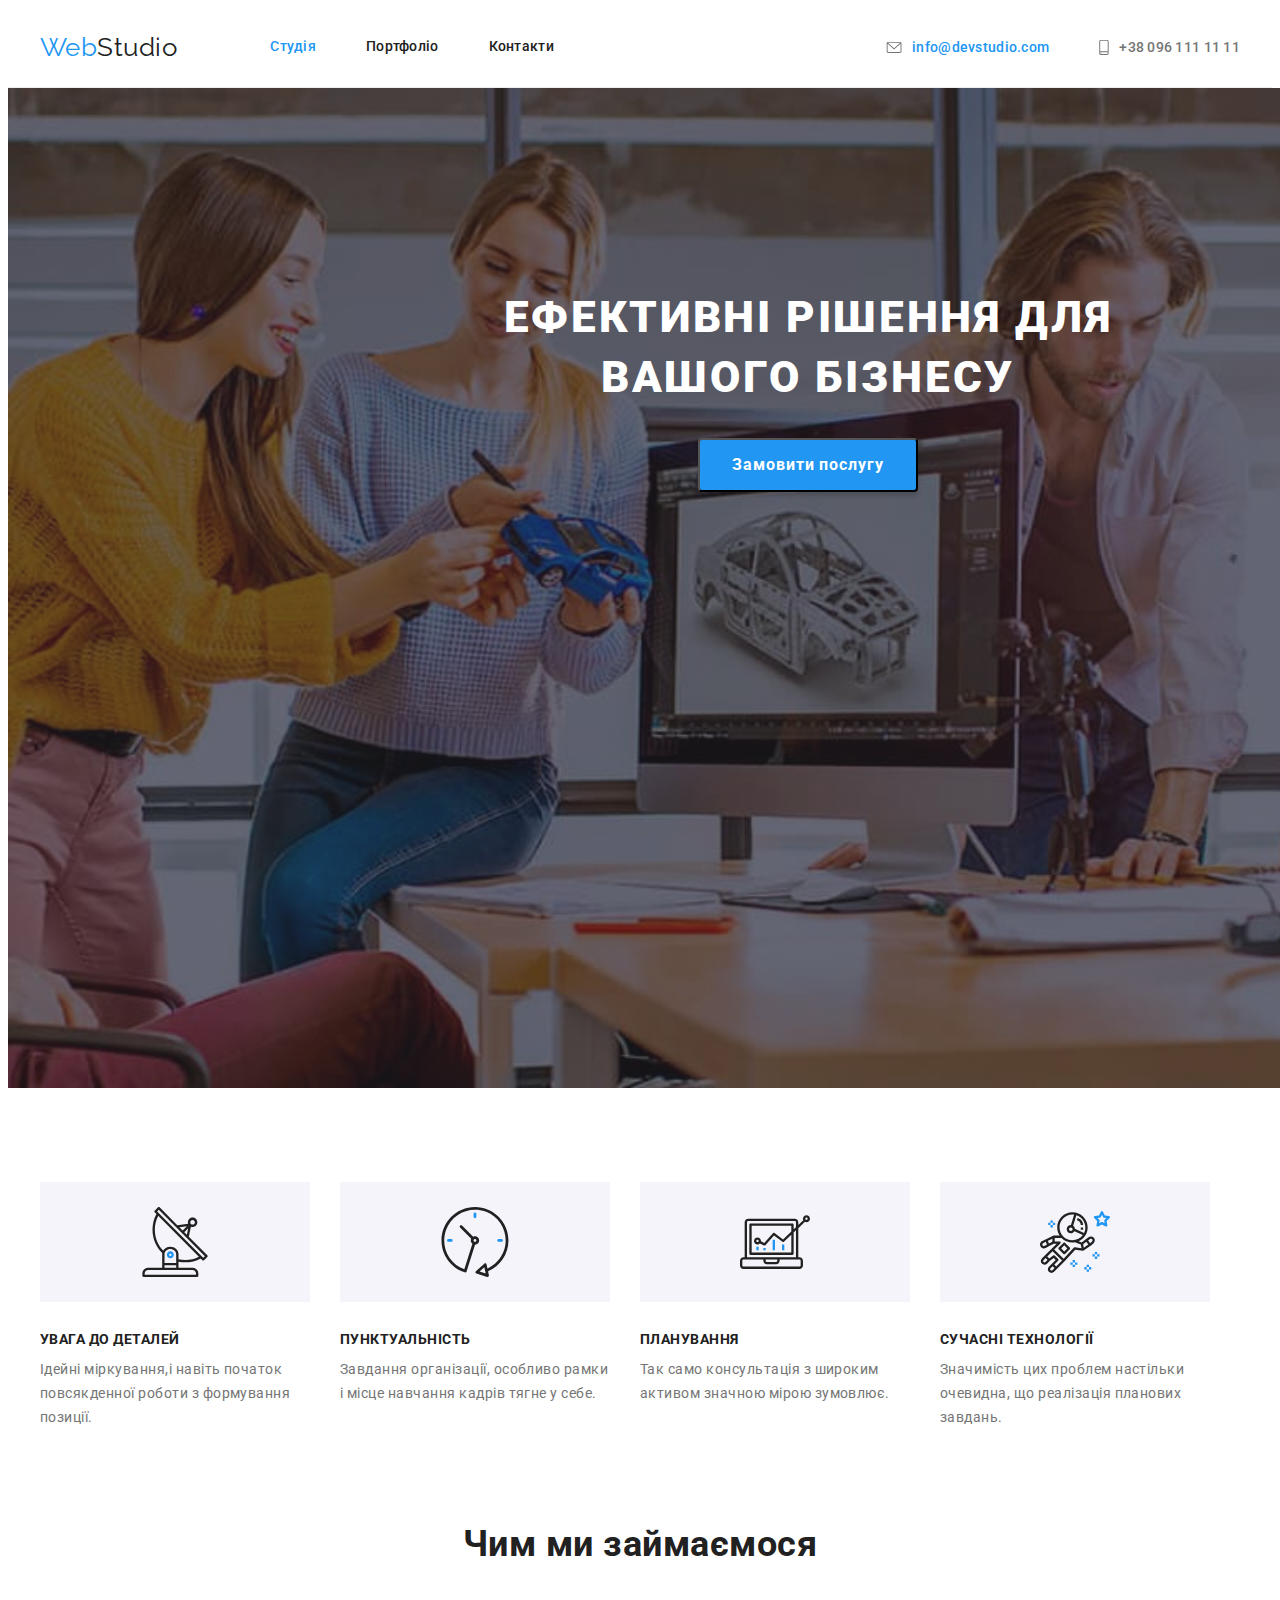
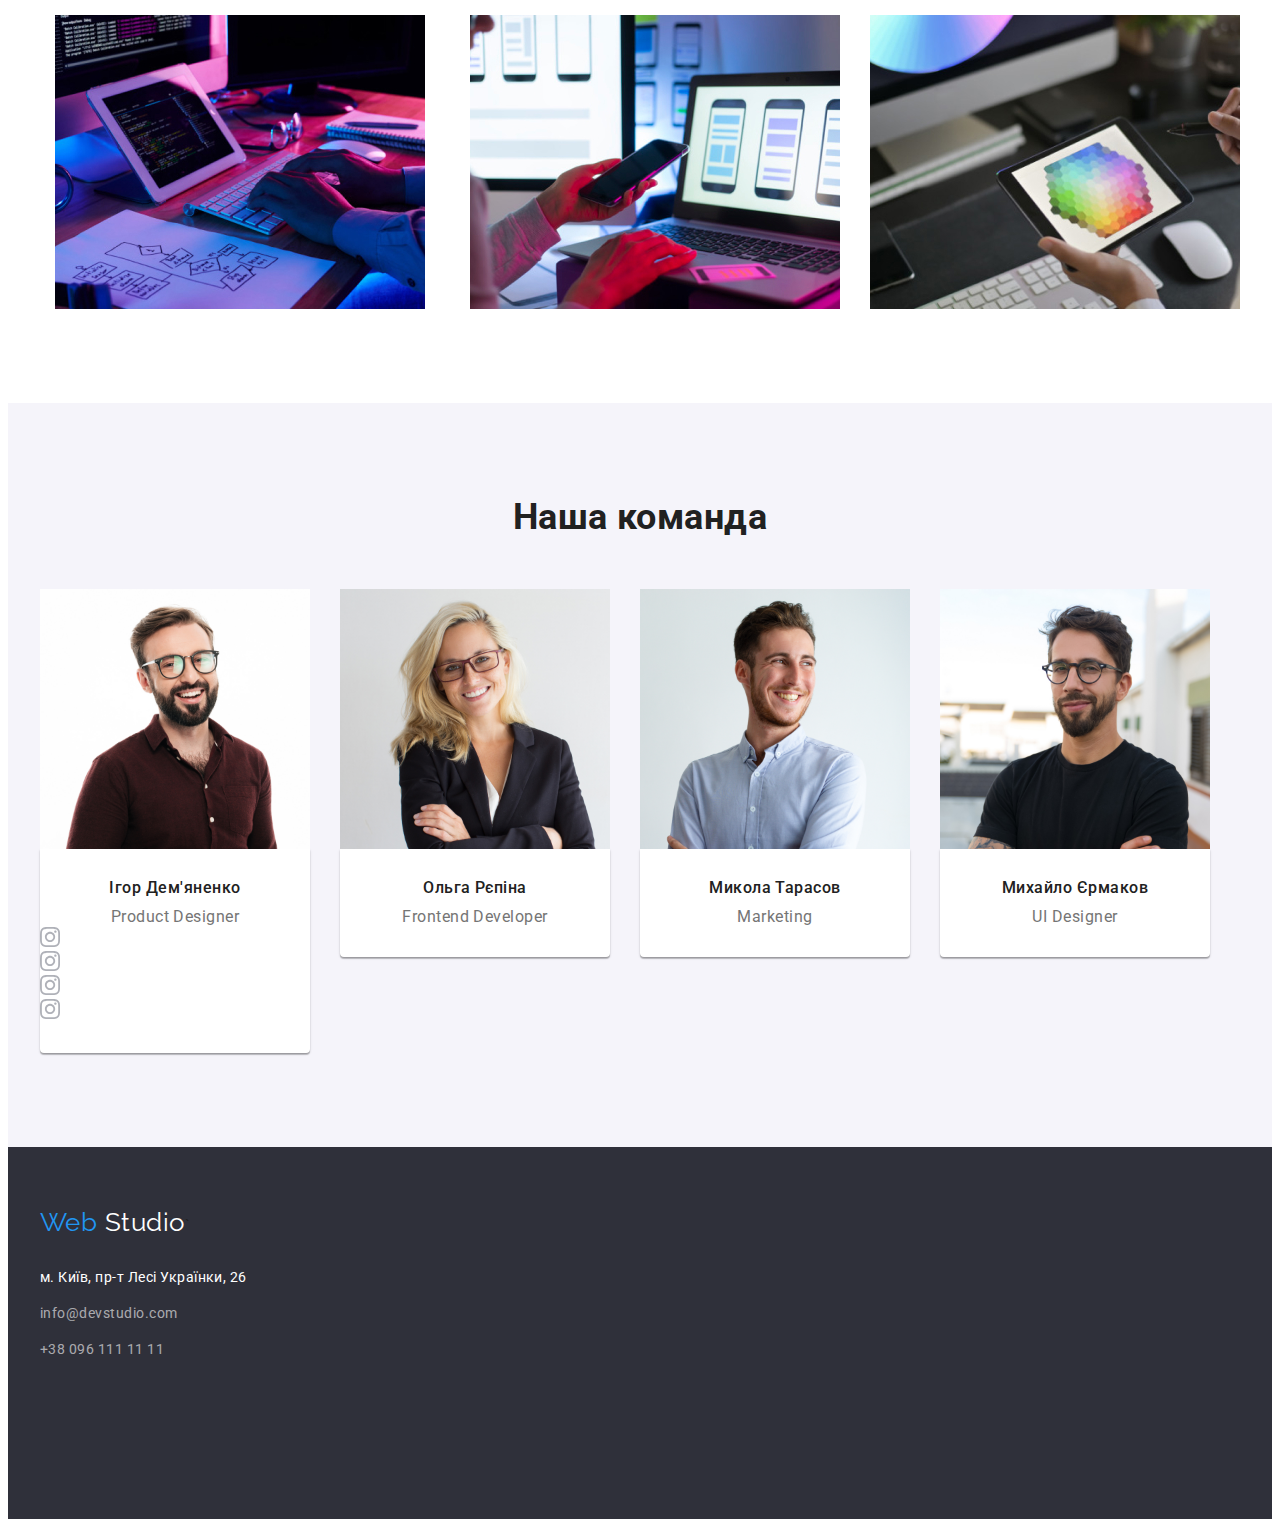
==== index.html @ 03054c07 "initial comit" ====
<!DOCTYPE html>
<html lang="en">
  <head>
    <meta charset="UTF-8" />
    <meta http-equiv="X-UA-Compatible" content="IE=edge" />
    <meta name="viewport" content="width=device-width, initial-scale=1.0" />
    <title>Web-Studio</title>
    <link
      rel="stylesheet"
      href="https://cdnjs.cloudflare.com/ajax/libs/modern-normalize/1.1.0/modern-normalize.min.css"
      integrity="sha512-wpPYUAdjBVSE4KJnH1VR1HeZfpl1ub8YT/NKx4PuQ5NmX2tKuGu6U/JRp5y+Y8XG2tV+wKQpNHVUX03MfMFn9Q=="
      crossorigin="anonymous"
      referrerpolicy="no-referrer"
    />
    <link
      href="https://fonts.googleapis.com/css2?family=Raleway:wght@700&family=Roboto:wght@400;500;700;900&display=swap"
      rel="stylesheet"
    />
    <link rel="stylesheet" href="./css/styles.css" />
  </head>
  <body>
    <!-- header -->
    <header class="page-header">
      <div class="container header-container">
        <nav class="header-nav">
          <a href="./index.html" class="logo">
            <span class="logo-web">Web</span> Studio
          </a>
          <ul class="site-nav list">
            <li class="item">
              <a href="./index.html" class="current link">Студія</a>
            </li>
            <li class="item">
              <a href="./portfolio.html" class="link">Портфоліо</a>
            </li>
            <li class="item"><a href="" class="link">Контакти</a></li>
          </ul>
        </nav>
        <ul class="contacts list">
          <li class="item">
            <a href="mailto:info@devstudio.co" class="email">
              <svg class="contacts-icons-email" width="16" height="12">
                <use href="./images/icons.svg#icon-icons-envelope"></use>
              </svg>
              info@devstudio.com</a
            >
          </li>
          <li class="item">
            <a href="tel:+380961111111" class="number">
              <svg class="contacts-icons-number" width="10" height="16">
                <use href="./images/icons.svg#icon-icons-smartphone"></use>
              </svg>
              +38 096 111 11 11</a
            >
          </li>
        </ul>
      </div>
    </header>

    <!-- головна-герой  -->
    <main class="hero">
      <div class="overlay">
        <h1 class="hero-tittle">
          Ефективні рішення для <br />
          вашого бізнесу
        </h1>
        <button class="btn-hero" type="button">Замовити послугу</button>
      </div>
    </main>
    <!-- вимоги -->
    <section class="section-nopadding">
      <div class="container">
        <h2 class="visually-hidden">Вимоги</h2>
        <ul class="features-list list">
          <li class="item">
            <div class="features-box">
              <svg class="icon-antenna" width="70" height="70">
                <use href="./images/icons.svg#icon-icons-antenna"></use>
              </svg>
            </div>
            <h3 class="features-title">УВАГА ДО ДЕТАЛЕЙ</h3>
            <p class="features-text">
              Ідейні міркування,і навіть початок повсякденної роботи з
              формування позиції.
            </p>
          </li>
          <li class="item">
            <div class="features-box">
              <svg class="icon-clock" width="70" height="70">
                <use href="./images/icons.svg#icon-icons-clock"></use>
              </svg>
            </div>
            <h3 class="features-title">ПУНКТУАЛЬНІСТЬ</h3>
            <p class="features-text">
              Завдання організації, особливо рамки і місце навчання кадрів тягне
              у себе.
            </p>
          </li>
          <li class="item">
            <div class="features-box">
              <svg class="icon-diagram" width="70" height="70">
                <use href="./images/icons.svg#icon-icons-diagram"></use>
              </svg>
            </div>
            <h3 class="features-title">ПЛАНУВАННЯ</h3>
            <p class="features-text">
              Так само консультація з широким активом значною мірою зумовлює.
            </p>
          </li>
          <li class="item">
            <div class="features-box">
              <svg class="icon-astronaut" width="70" height="70">
                <use href="./images/icons.svg#icon-icons-astronaut"></use>
              </svg>
            </div>
            <h3 class="features-title">СУЧАСНІ ТЕХНОЛОГІЇ</h3>
            <p class="features-text">
              Значимість цих проблем настільки очевидна, що реалізація планових
              завдань.
            </p>
          </li>
        </ul>
      </div>
    </section>
    <!-- чим ми займаємося -->
    <section class="section">
      <div class="container">
        <h2 class="title">Чим ми займаємося</h2>
        <ul class="portfolio-list list">
          <li class="item">
            <img width="370" src="./images/picture1.jpg" alt="картинка 1" />
          </li>
          <li class="item">
            <img width="370" src="./images/picture2.jpg" alt="картинка 2" />
          </li>
          <li class="item">
            <img width="370" src="./images/picture3.jpg" alt="картинка 3" />
          </li>
        </ul>
      </div>
    </section>
    <!-- Команда -->
    <section class="section portfolio-bagr">
      <div class="container">
        <h2 class="title">Наша команда</h2>
        <ul class="team-list list">
          <li class="item">
            <img
              width="270"
              src="./images/employee1.jpg"
              alt="Ігор Дем'яненко"
            />
            <div class="person-info">
              <h3 class="name">Ігор Дем'яненко</h3>
              <p class="team-text">Product Designer</p>
              <ul class="person-list list">
                <li class="person-soc-items">
                  <a href="#" class="person-soc-link">
                    <svg class="instagram" width="20" height="20px">
                      <use href="./images/icons.svg#icon-icons-instagram"></use>
                    </svg>
                  </a>
                </li>
                <li class="person-soc-items">
                  <a href="#" class="person-soc-link">
                    <svg class="instagram" width="20" height="20px">
                      <use href="./images/icons.svg#icon-icons-instagram"></use>
                    </svg>
                  </a>
                </li>
                <li class="person-soc-items">
                  <a href="#" class="person-soc-link">
                    <svg class="instagram" width="20" height="20px">
                      <use href="./images/icons.svg#icon-icons-instagram"></use>
                    </svg>
                  </a>
                </li>
                <li class="person-soc-items">
                  <a href="#" class="person-soc-link">
                    <svg class="instagram" width="20" height="20px">
                      <use href="./images/icons.svg#icon-icons-instagram"></use>
                    </svg>
                  </a>
                </li>
              </ul>
            </div>
          </li>
          <li class="item">
            <img width="270" src="./images/employee2.jpg" alt="Ольга Рєпіна" />
            <div class="person-info">
              <h3 class="name">Ольга Рєпіна</h3>
              <p class="team-text">Frontend Developer</p>
            </div>
          </li>
          <li class="item">
            <img
              width="270"
              src="./images/employee3.jpg"
              alt="Микола Тарасов"
            />
            <div class="person-info">
              <h3 class="name">Микола Тарасов</h3>
              <p class="team-text">Marketing</p>
            </div>
          </li>
          <li class="item">
            <img
              width="270"
              src="./images/employee4.jpg"
              alt="Михайло Єрмаков"
            />
            <div class="person-info">
              <h3 class="name">Михайло Єрмаков</h3>
              <p class="team-text">UI Designer</p>
            </div>
          </li>
        </ul>
      </div>
    </section>

    <!-- footer -->
    <footer class="footer">
      <div class="container">
        <a href="./index.html" class="logo-footer"
          ><span class="logo-web">Web</span> Studio</a
        >`
        <address class="address">м. Київ, пр-т Лесі Українки, 26</address>
        <ul class="list">
          <li>
            <a href="mailto:info@devstudio.co" class="ft-mail contact-footer"
              >info@devstudio.com</a
            >
          </li>
          <li>
            <a href="tel:+380961111111" class="ft-contact contact-footer"
              >+38 096 111 11 11</a
            >
          </li>
        </ul>
      </div>
    </footer>
  </body>
</html>
---- css/styles.css ----
:root {
  --primary-text-tittle-color: #212121;
  --background-maintittle-color: #ffffff;
  --accent-color: #2196f3;
  --text-tell-color: #757575;
  --main-background-color: #2f303a;
  --primary-margine-right: 30px;
  --bakground-secondary-color: #F5F4FA;
}
body {
  color: var(--primary-text-tittle-color);
  background-color: var(--background-maintittle-color);
  letter-spacing: 0.03em;
  font-family: Roboto, sans-serif;
}
p,
h1,
h2,
h3,
h4,
h5,
h6{
  margin: 0px;
}
ul,
ol{
  margin: 0px;
  padding-left: 0px;
}
button{
  cursor: pointer;
}
.container {
  width: 1200px;
  margin: 0 auto;
  padding-left: 15px;
  padding-right: 15px;
}
.section{
  padding-top: 94px;
  padding-bottom: 94px;
}
img{
  display: block;
  max-width: 100%;
  height: auto;
}
/*утиліти */
.list {
  list-style: none;
}

/* header */
.site-nav {
  display: flex;
  align-items: center;
}
.site-nav .link{
  display: block;

}

.site-nav .item:not(:last-child) {
  margin-right: 50px;
}

.page-header {
  border-bottom: 1px solid #ECECEC;
}

.logo {
  padding:24px 0 24px 0;
  margin-right: 93px;
  display: flex;
  
  color: var(--primary-text-tittle-color);
  font-family: Raleway, sans-serif;
  text-decoration: none;
  font-size: 26px;
  line-height: 1.19; 
 
}

.logo-web {
  color: var(--accent-color);
  font-family: Raleway, sans-serif;
}


/* навігація сайтів хедер */
.link {
  color: var(--primary-text-tittle-color);
  font-weight: 500;
  font-size: 14px;
  line-height: 1.14;
  letter-spacing: 0.02em;
  text-decoration: none;

}
.current {
  color: var(--accent-color);
}

.header-container {
  display: flex;
  align-items: center;
}
.header-nav {
  display: flex;
}

.link:hover,
.link:focus {
  color: var(--accent-color);
}

/* контакти */

.contacts {
  display: flex;
  margin-left: auto;


  color: var(--primary-text-tittle-color);
  font-weight: 500;
  font-size: 14px;
  line-height: 1, 14;
  letter-spacing: 0.02em;
  
}
.contacts .item:not(:last-child) {
  margin-right: 50px;

}
.email {
  display:inline-flex;
  color: var(--accent-color);
  text-decoration: none;
  align-items: center;
}
.contacts-icons-email,
.contacts-icons-number{
  display: flex;
  align-items: center;
  fill: currentColor;
  margin-right: 10px;
}


.number {
  color: var(--text-tell-color);
  text-decoration: none;
  align-items: center;
  display: flex;
  justify-content: center;
}
.email:hover,
.email:focus {
  color: var(--accent-color);
}
.number:hover,
.number:focus {
  color: var(--accent-color);
}
/* головна-герой */
.hero {
  background-color: var(--main-background-color);
  width: 1600px;

}
.overlay{
  max-width: 1600px;
  height: 600px;
  background-image: linear-gradient(
    to right,
    rgba(47, 48, 58, 0.4),
    rgba(47, 48, 58, 0.4)
  ),
  url(../images/Img-bgr.jpg);
  background-position: center;
  background-size: cover;
  background-repeat: no-repeat;
  padding-top: 200px;
  padding-bottom: 200px;
  
}
.hero-tittle {
  margin-bottom: 30px;

  color: var(--background-maintittle-color);
  text-transform: uppercase;
  font-weight: 900;
  text-align: center;
  font-size: 44px;
  line-height: 1.36;
  letter-spacing: 0.06em;

}
.btn-hero {
  margin: 0 auto;                                                                                                     
  align-items: center;
  padding: 10px 32px;
  display:block;
 
  
  color: var(--background-maintittle-color);
  background-color: #2196f3;
  cursor: pointer;
  border-radius: 4px;
  font-family: inherit;
  font-weight: 700;
  font-size: 16px;
  line-height: 1.87;
  letter-spacing: 0.06em;
  text-align: center;
  box-shadow: 0px 4px 4px rgba(0, 0, 0, 0.15);
  border-radius: 4px;
  
}
.btn-hero:hover,
.btn-hero:focus {
  color: var(--accent-color);
}
/* вимоги */
.section-nopadding{
  padding-top: 94px;
}
.visually-hidden {
  position: absolute;
  width: 1px;
  height: 1px;
  margin: -1px;
  border: 0;
  padding: 0;
  white-space: nowrap;
  overflow: hidden;
}

.features-list {
  text-decoration: none;
  display: flex;
  flex-wrap: wrap;  

}

.features-list .item:not(:last-child) {
  margin-right: var(--primary-margine-right);
}


.features-box{
  display: flex;
  width: 270px;
  height: 120px;
  background-color: var(--bakground-secondary-color);
  align-items: center;
  justify-content: center;
  margin-bottom: 30px ;
  
}
.features-icons:not(:last-child){
  margin-right: 30px;
}

.features-title {
margin-bottom: 10px;

  display: block;
  font-size: 14px;
  line-height: 1.14;
  text-align: left;

}
.features-text {
  color: var(--text-tell-color);
  font-size: 14px;
  line-height: 1.71;
  text-align: left;
  vertical-align: top;
  width: 270px;

}
/* чим ми займаємося */
.title {
  margin-bottom: 50px;

  font-size: 36px;
  line-height: 1.16;
  text-align: center;
  vertical-align: top;
 
}
.portfolio-bagr{
  background-color: var(--bakground-secondary-color);
}

.portfolio-list {
  display: flex;
  flex-wrap: wrap;
}
.portfolio-list .item:not(:last-child)  {
  margin-right: var(--primary-margine-right);
  margin-left: auto;
}


/* наша команда */

.name {
  margin-bottom: 10px;

  font-size: 16px;
  line-height: 1.18;
  vertical-align: top;
  text-align: center;
  font-weight: 500;
}

.team-list {
  display: flex;
  flex-wrap: wrap;
}

.team-list .item:not(:last-child) {
  margin-right: var(--primary-margine-right);
}


.team-text {
  color: var(--text-tell-color);
  font-size: 16px;
  line-height: 1.18;
  vertical-align: top;
  text-align: center;
}
.person-info{
  padding-top:30px;
  padding-bottom:30px ;
  background:var(--background-maintittle-color) ;
  box-shadow: 0px 1px 3px rgba(0, 0, 0, 0.12), 0px 1px 1px rgba(0, 0, 0, 0.14), 0px 2px 1px rgba(0, 0, 0, 0.2);
  border-radius: 0px 0px 4px 4px;

}
/* footer */
.footer {
  padding-bottom: 60px;
  padding-top: 60px;
  background-color: var(--main-background-color);
  height: 252px;
}
.logo-footer{
  margin-bottom: 28px;
  color: var(--background-maintittle-color);
  font-family: Raleway, sans-serif;
  text-decoration: none;
  font-size: 26px;
  line-height: 1.19;
  display: inline-block;
}

.address {
  color: var(--background-maintittle-color);
  font-style: normal;
  font-size: 14px;
  margin-bottom: 12px;
  line-height: 1.71;
}
.contact-footer {
  text-decoration: none;
  color: rgba(255, 255, 255, 0.6);
  font-size: 14px;
  line-height: 1.71;
  display: block;
}
.ft-mail{
  margin-bottom: 12px ;
}
.contact-footer:hover,
.contact-footer:focus {
  color: var(--accent-color);
}

/* css для портфоліо */


.flex-container{
  display: flex;
  flex-wrap: wrap;
}

.flex-element{
  width: calc((100% - 60px)/3);
  margin-bottom: 30px;
  margin-right: 30px;
}
.flex-element:nth-child(3n){
  margin-right: 0;
}
.flex-element:nth-last-child(-n+3){
  margin-bottom: 0;
}
.button-items{
  display: flex;
  justify-content: center;
  margin-bottom: 50px;

}
 
.button-items .item:not(:last-child) {
  margin-right: 8px;
} 


.btn-portfolio {
  padding: 6px 22px;
  display: block;
  margin: 0px auto;

  font-family: Roboto,sans-serif;
  font-weight: 500;
  font-size: 16px;
  line-height: 1.62;
  text-align: center;
  background-color: #f5f4fa;
  border-radius: 4px;
  border: 0;
}

.btn-portfolio:hover,
.btn-portfolio:focus {
  color: var(--background-maintittle-color);
  background-color: var(--accent-color);
}
.btn-active {
  color: var(--background-maintittle-color);
  background-color: var(--accent-color);
  box-shadow: 0px 3px 1px rgba(0, 0, 0, 0.1), 0px 1px 2px rgba(0, 0, 0, 0.08), 0px 2px 2px rgba(0, 0, 0, 0.12);
  border-radius: 4px;
}
.photo-tittle {
  margin-bottom: 4px;

  font-size: 18px;
  line-height: 2;
  letter-spacing: 0.06em;
  font-weight: 700;
}
.photo-text {
  margin-bottom: 30px;

  color: var(--text-tell-color);
  font-size: 16px;
  line-height: 1.87;
}
.photo-text:nth-last-child(-n+3){
  margin-bottom: 0;
}
.cards-border{
  border: 1px solid #EEEEEE;
  padding: 20px 24px;
}
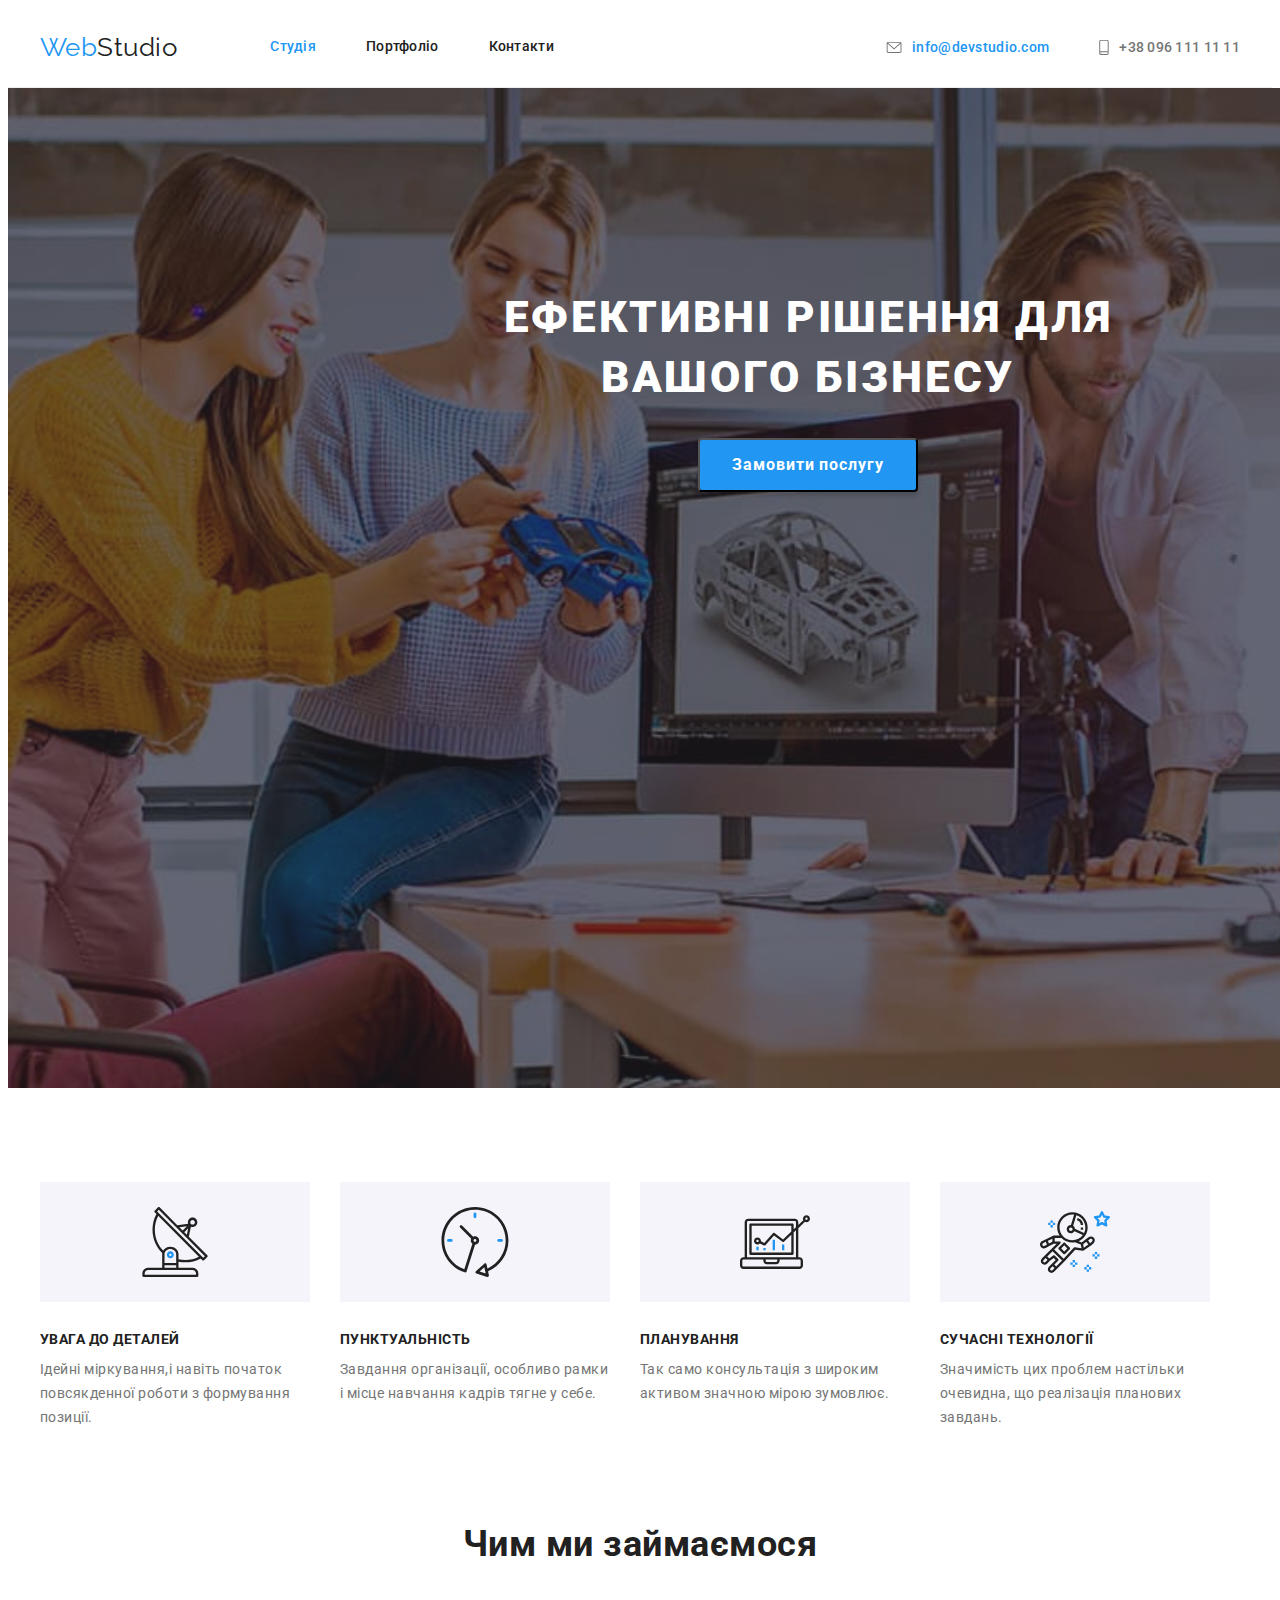
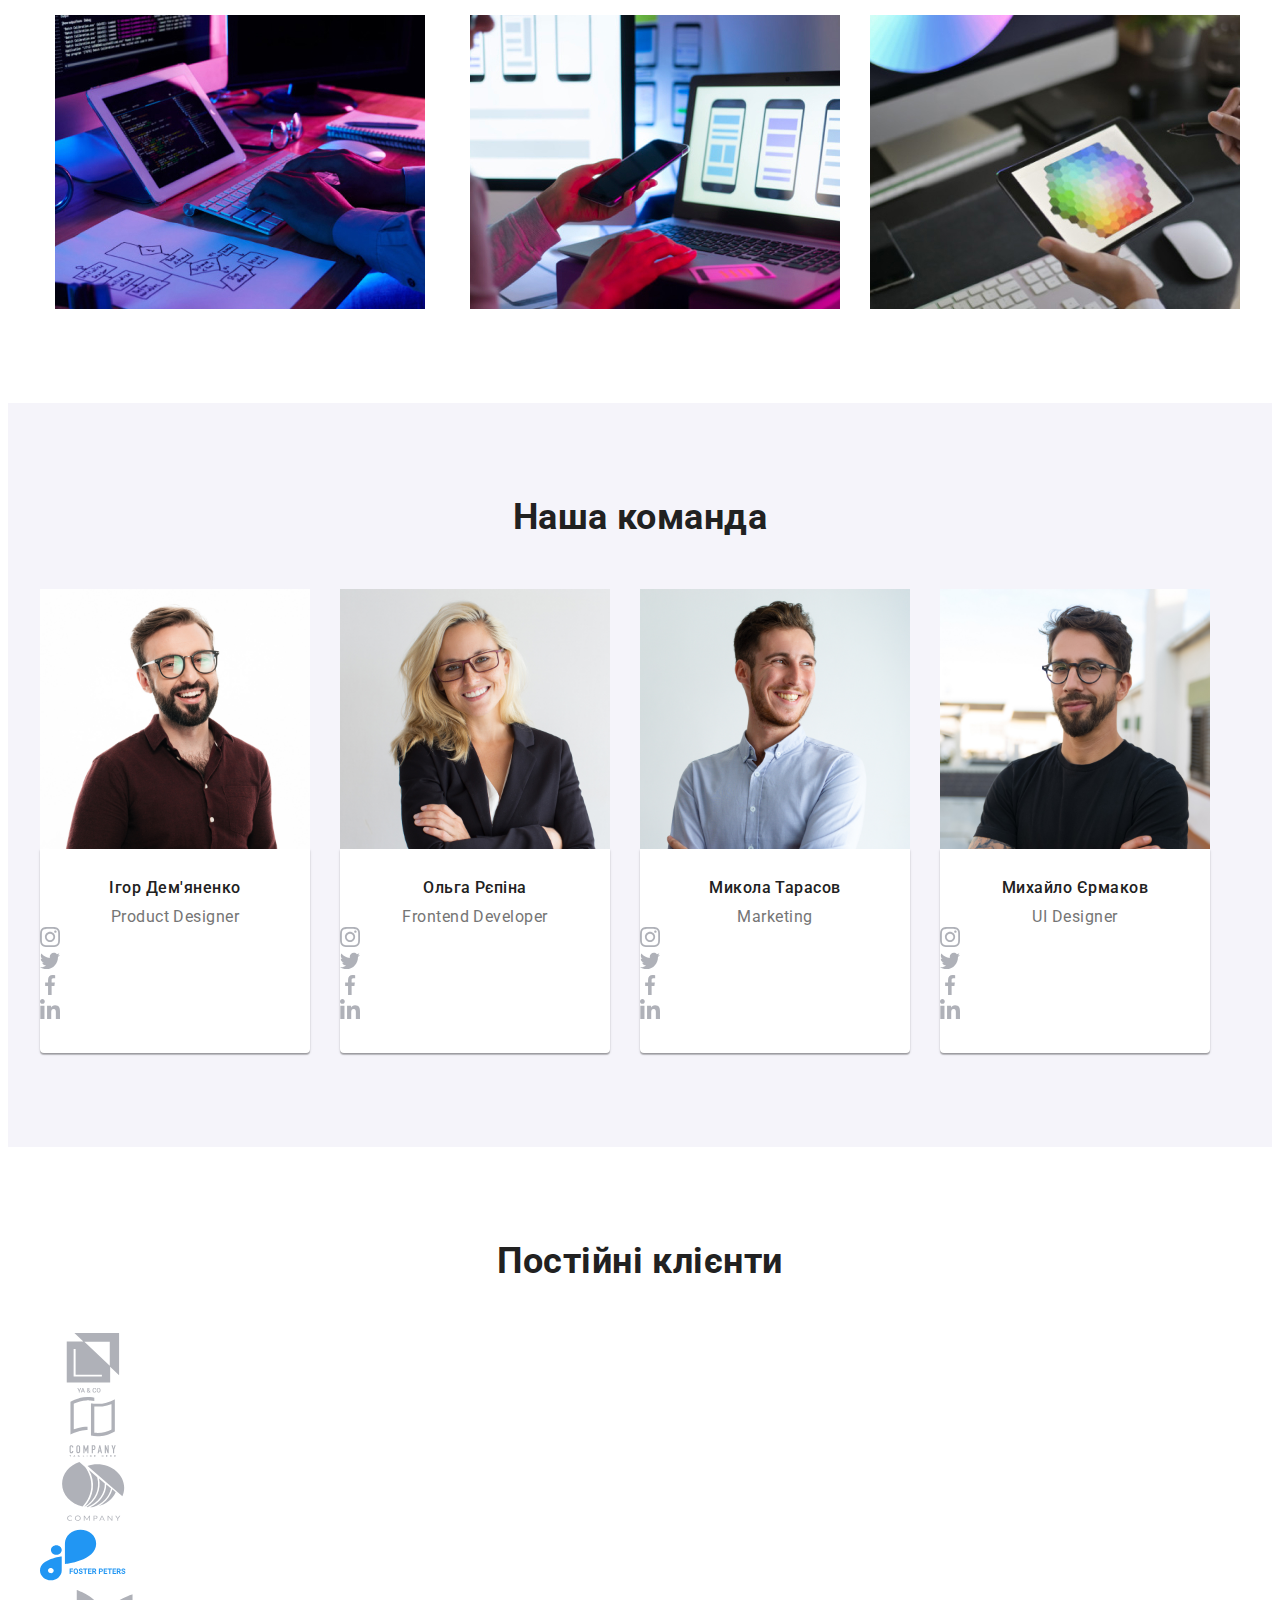
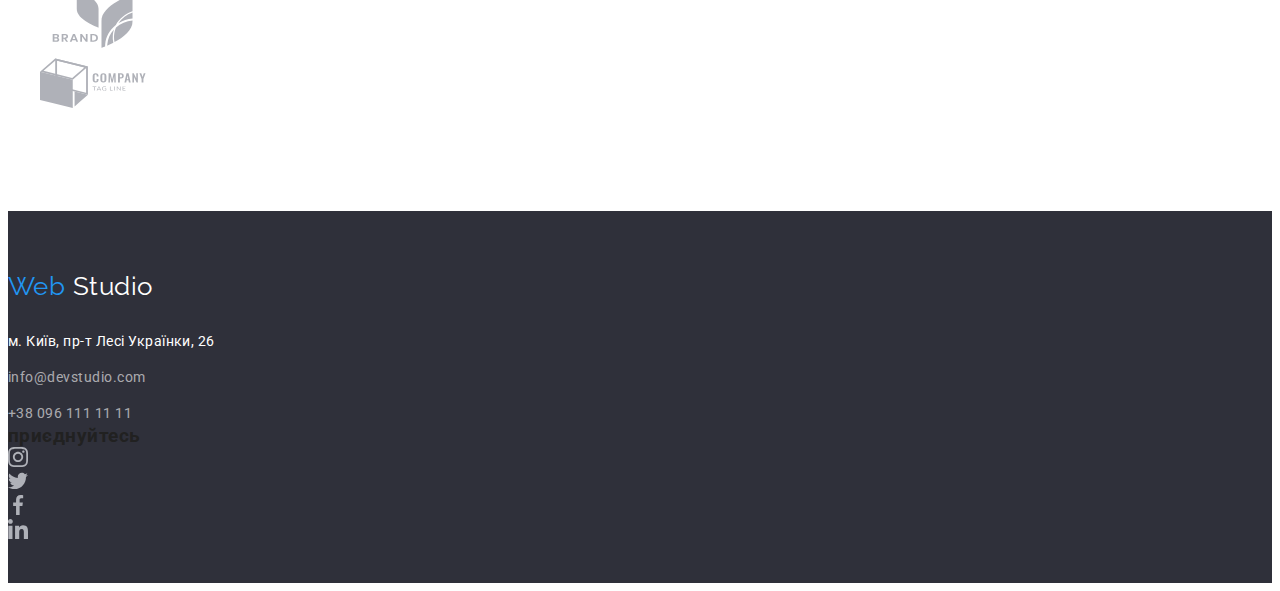
==== commit 9b8d3dd3: "home work #4" ====
--- a/index.html
+++ b/index.html
@@ -156,29 +156,29 @@
               <ul class="person-list list">
                 <li class="person-soc-items">
                   <a href="#" class="person-soc-link">
-                    <svg class="instagram" width="20" height="20px">
+                    <svg class="person-soc-icons  instagram" width="20" height="20">
                       <use href="./images/icons.svg#icon-icons-instagram"></use>
                     </svg>
                   </a>
                 </li>
                 <li class="person-soc-items">
                   <a href="#" class="person-soc-link">
-                    <svg class="instagram" width="20" height="20px">
-                      <use href="./images/icons.svg#icon-icons-instagram"></use>
-                    </svg>
-                  </a>
-                </li>
-                <li class="person-soc-items">
-                  <a href="#" class="person-soc-link">
-                    <svg class="instagram" width="20" height="20px">
-                      <use href="./images/icons.svg#icon-icons-instagram"></use>
-                    </svg>
-                  </a>
-                </li>
-                <li class="person-soc-items">
-                  <a href="#" class="person-soc-link">
-                    <svg class="instagram" width="20" height="20px">
-                      <use href="./images/icons.svg#icon-icons-instagram"></use>
+                    <svg class="person-soc-icons twitter" width="20" height="20">
+                      <use href="./images/icons.svg#icon-icons-twitter"></use>
+                    </svg>
+                  </a>
+                </li>
+                <li class="person-soc-items">
+                  <a href="#" class="person-soc-link">
+                    <svg class="person-soc-icons facebook" width="20" height="20">
+                      <use href="./images/icons.svg#icon-icons-facebook"></use>
+                    </svg>
+                  </a>
+                </li>
+                <li class="person-soc-items">
+                  <a href="#" class="person-soc-link">
+                    <svg class="person-soc-icons linkedin" width="20" height="20">
+                      <use href="./images/icons.svg#icon-icons-linkedin"></use>
                     </svg>
                   </a>
                 </li>
@@ -189,7 +189,36 @@
             <img width="270" src="./images/employee2.jpg" alt="Ольга Рєпіна" />
             <div class="person-info">
               <h3 class="name">Ольга Рєпіна</h3>
-              <p class="team-text">Frontend Developer</p>
+              <p class="team-text">Frontend Developer</p><ul class="person-list list">
+                <li class="person-soc-items">
+                  <a href="#" class="person-soc-link">
+                    <svg class="person-soc-icons  instagram" width="20" height="20">
+                      <use href="./images/icons.svg#icon-icons-instagram"></use>
+                    </svg>
+                  </a>
+                </li>
+                <li class="person-soc-items">
+                  <a href="#" class="person-soc-link">
+                    <svg class="person-soc-icons twitter" width="20" height="20">
+                      <use href="./images/icons.svg#icon-icons-twitter"></use>
+                    </svg>
+                  </a>
+                </li>
+                <li class="person-soc-items">
+                  <a href="#" class="person-soc-link">
+                    <svg class="person-soc-icons facebook" width="20" height="20">
+                      <use href="./images/icons.svg#icon-icons-facebook"></use>
+                    </svg>
+                  </a>
+                </li>
+                <li class="person-soc-items">
+                  <a href="#" class="person-soc-link">
+                    <svg class="person-soc-icons linkedin" width="20" height="20">
+                      <use href="./images/icons.svg#icon-icons-linkedin"></use>
+                    </svg>
+                  </a>
+                </li>
+              </ul>
             </div>
           </li>
           <li class="item">
@@ -201,6 +230,36 @@
             <div class="person-info">
               <h3 class="name">Микола Тарасов</h3>
               <p class="team-text">Marketing</p>
+              <ul class="person-list list">
+                <li class="person-soc-items">
+                  <a href="#" class="person-soc-link">
+                    <svg class="person-soc-icons  instagram" width="20" height="20">
+                      <use href="./images/icons.svg#icon-icons-instagram"></use>
+                    </svg>
+                  </a>
+                </li>
+                <li class="person-soc-items">
+                  <a href="#" class="person-soc-link">
+                    <svg class="person-soc-icons twitter" width="20" height="20">
+                      <use href="./images/icons.svg#icon-icons-twitter"></use>
+                    </svg>
+                  </a>
+                </li>
+                <li class="person-soc-items">
+                  <a href="#" class="person-soc-link">
+                    <svg class="person-soc-icons facebook" width="20" height="20">
+                      <use href="./images/icons.svg#icon-icons-facebook"></use>
+                    </svg>
+                  </a>
+                </li>
+                <li class="person-soc-items">
+                  <a href="#" class="person-soc-link">
+                    <svg class="person-soc-icons linkedin" width="20" height="20">
+                      <use href="./images/icons.svg#icon-icons-linkedin"></use>
+                    </svg>
+                  </a>
+                </li>
+              </ul>
             </div>
           </li>
           <li class="item">
@@ -212,18 +271,99 @@
             <div class="person-info">
               <h3 class="name">Михайло Єрмаков</h3>
               <p class="team-text">UI Designer</p>
+              <ul class="person-list list">
+                <li class="person-soc-items">
+                  <a href="#" class="person-soc-link">
+                    <svg class="person-soc-icons  instagram" width="20" height="20">
+                      <use href="./images/icons.svg#icon-icons-instagram"></use>
+                    </svg>
+                  </a>
+                </li>
+                <li class="person-soc-items">
+                  <a href="#" class="person-soc-link">
+                    <svg class="person-soc-icons twitter" width="20" height="20">
+                      <use href="./images/icons.svg#icon-icons-twitter"></use>
+                    </svg>
+                  </a>
+                </li>
+                <li class="person-soc-items">
+                  <a href="#" class="person-soc-link">
+                    <svg class="person-soc-icons facebook" width="20" height="20">
+                      <use href="./images/icons.svg#icon-icons-facebook"></use>
+                    </svg>
+                  </a>
+                </li>
+                <li class="person-soc-items">
+                  <a href="#" class="person-soc-link">
+                    <svg class="person-soc-icons linkedin" width="20" height="20">
+                      <use href="./images/icons.svg#icon-icons-linkedin"></use>
+                    </svg>
+                  </a>
+                </li>
+              </ul>
             </div>
           </li>
         </ul>
+      </div>
+    </section>
+    <!-- Наші клієнти -->
+    <section class="section">
+      <div class="container">
+        <h2 class="title">Постійні клієнти</h2>
+        <ul class="clients-list list">
+          <li class="clients-items">
+                  <a href="#" class="clients-link">
+                    <svg class="clients-icons" width="106" height="60">
+                      <use href="./images/icons.svg#icon-icons-logo1"></use>
+                    </svg>
+                  </a>
+          </li>
+          <li class="clients-items">
+             <a href="#" class="clients-link">
+            <svg class="clients-icons" width="106" height="60">
+              <use href="./images/icons.svg#icon-icons-group2"></use>
+            </svg>
+            </a>
+          </li>
+          <li class="clients-items">
+             <a href="#" class="clients-link">
+            <svg class="clients-icons" width="106" height="60">
+              <use href="./images/icons.svg#icon-icons-logo3"></use>
+            </svg>
+            </a>
+          </li>
+          <li class="clients-items">
+             <a href="#" class="clients-link">
+            <svg class="clients-icons" width="106" height="60">
+              <use href="./images/icons.svg#icon-icons-logo4"></use>
+            </svg>
+           </a>
+          </li> 
+          <li class="clients-items">
+             <a href="#" class="clients-link">
+            <svg class="clients-icons" width="106" height="60">
+              <use href="./images/icons.svg#icon-icons-logo5"></use>
+            </svg>
+            </a>
+          </li>
+          <li class="clients-items">
+             <a href="#" class="clients-link">
+              <svg class="clients-icons" width="106" height="60">
+                <use href="./images/icons.svg#icon-icons-logo6"></use>
+              </svg>
+           </a>
+          </li>
+        
       </div>
     </section>
 
     <!-- footer -->
     <footer class="footer">
-      <div class="container">
+      <div class="container-footer">
+        <div class="first-section">
         <a href="./index.html" class="logo-footer"
           ><span class="logo-web">Web</span> Studio</a
-        >`
+        >
         <address class="address">м. Київ, пр-т Лесі Українки, 26</address>
         <ul class="list">
           <li>
@@ -237,6 +377,40 @@
             >
           </li>
         </ul>
+        </div>
+        <div class="second-section">
+        <h3 class="title-soc-footer">приєднуйтесь</h3>
+        <ul class="footer-list list">
+                <li class="footer-soc-items">
+                  <a href="#" class="footer-soc-link">
+                    <svg class="footer-soc-icons  instagram" width="20" height="20">
+                      <use href="./images/icons.svg#icon-icons-instagram"></use>
+                    </svg>
+                  </a>
+                </li>
+                <li class="footer-soc-items">
+                  <a href="#" class="footer-soc-link">
+                    <svg class="footer-soc-icons twitter" width="20" height="20">
+                      <use href="./images/icons.svg#icon-icons-twitter"></use>
+                    </svg>
+                  </a>
+                </li>
+                <li class="footer-soc-items">
+                  <a href="#" class="footer-soc-link">
+                    <svg class="footer-soc-icons facebook" width="20" height="20">
+                      <use href="./images/icons.svg#icon-icons-facebook"></use>
+                    </svg>
+                  </a>
+                </li>
+                <li class="footer-soc-items">
+                  <a href="#" class="footer-soc-link">
+                    <svg class="footer-soc-icons linkedin" width="20" height="20">
+                      <use href="./images/icons.svg#icon-icons-linkedin"></use>
+                    </svg>
+                  </a>
+                </li>
+              </ul>
+              </div>
       </div>
     </footer>
   </body>
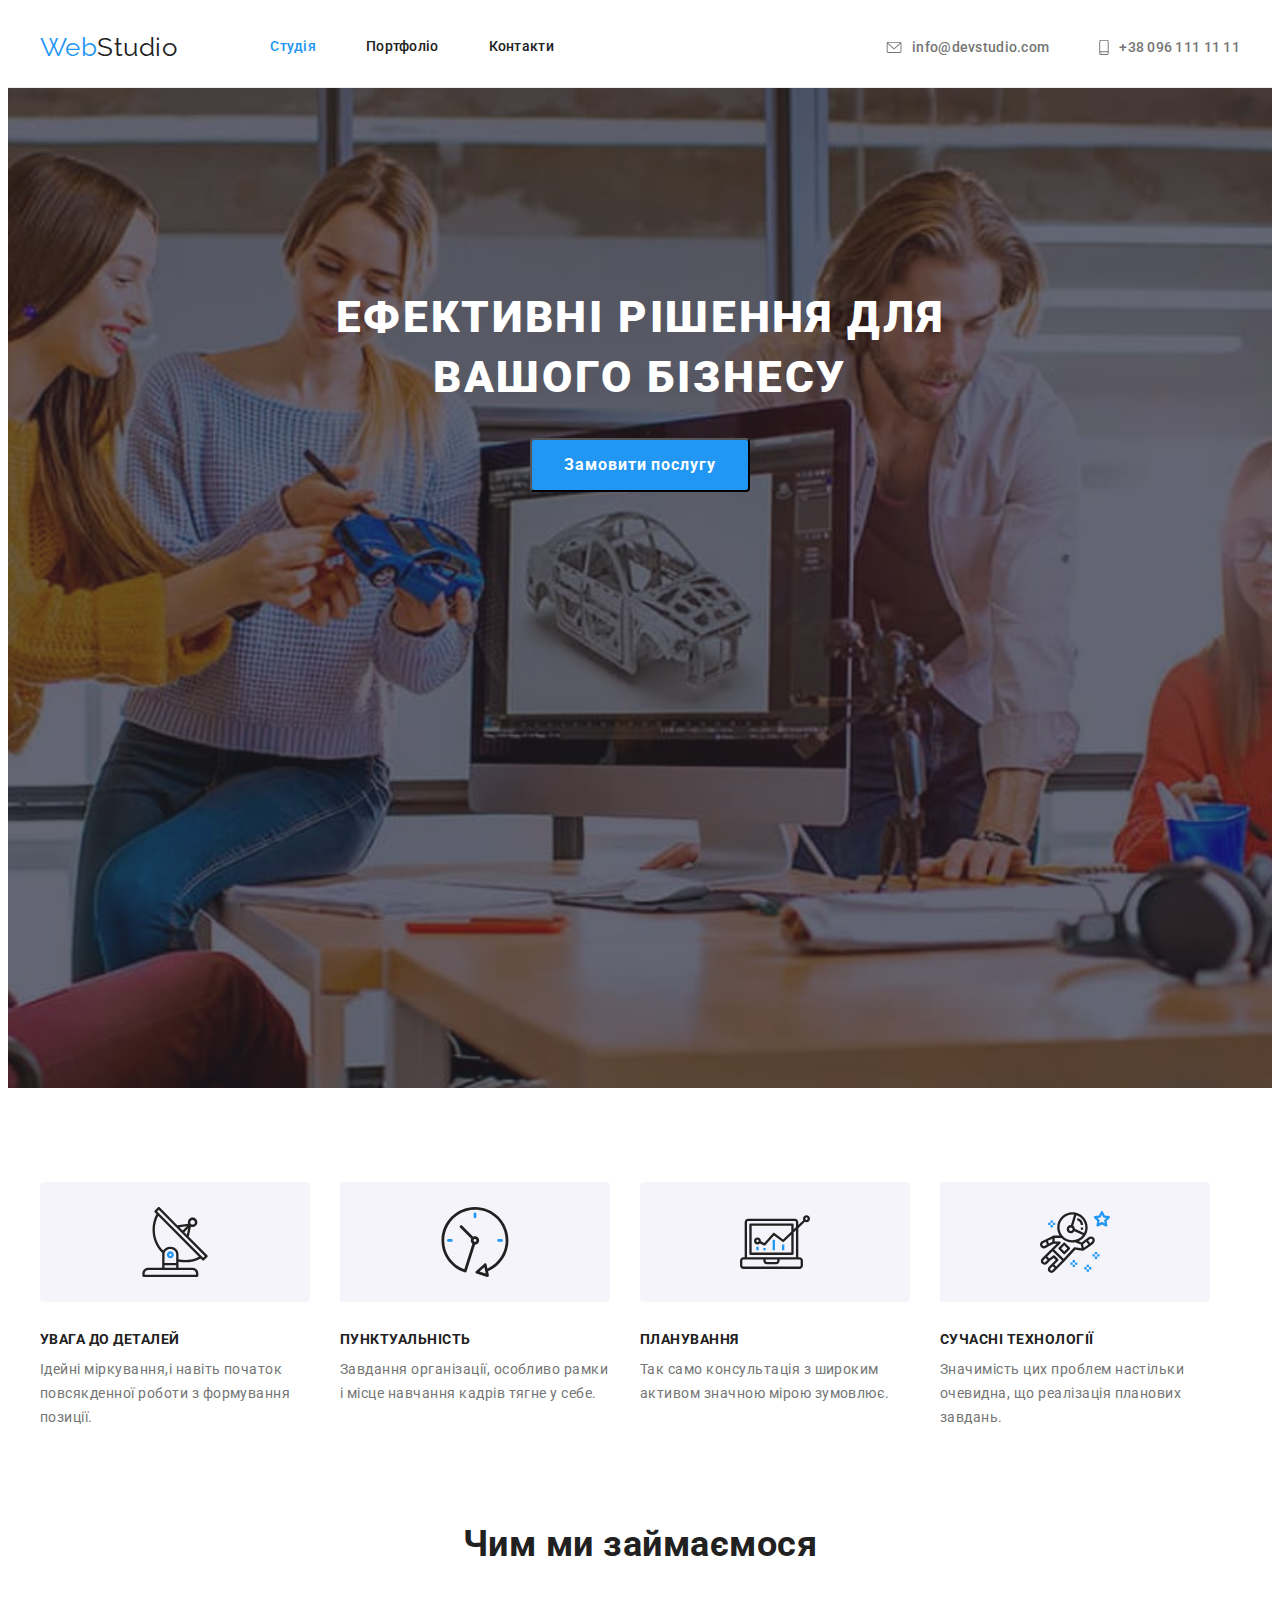
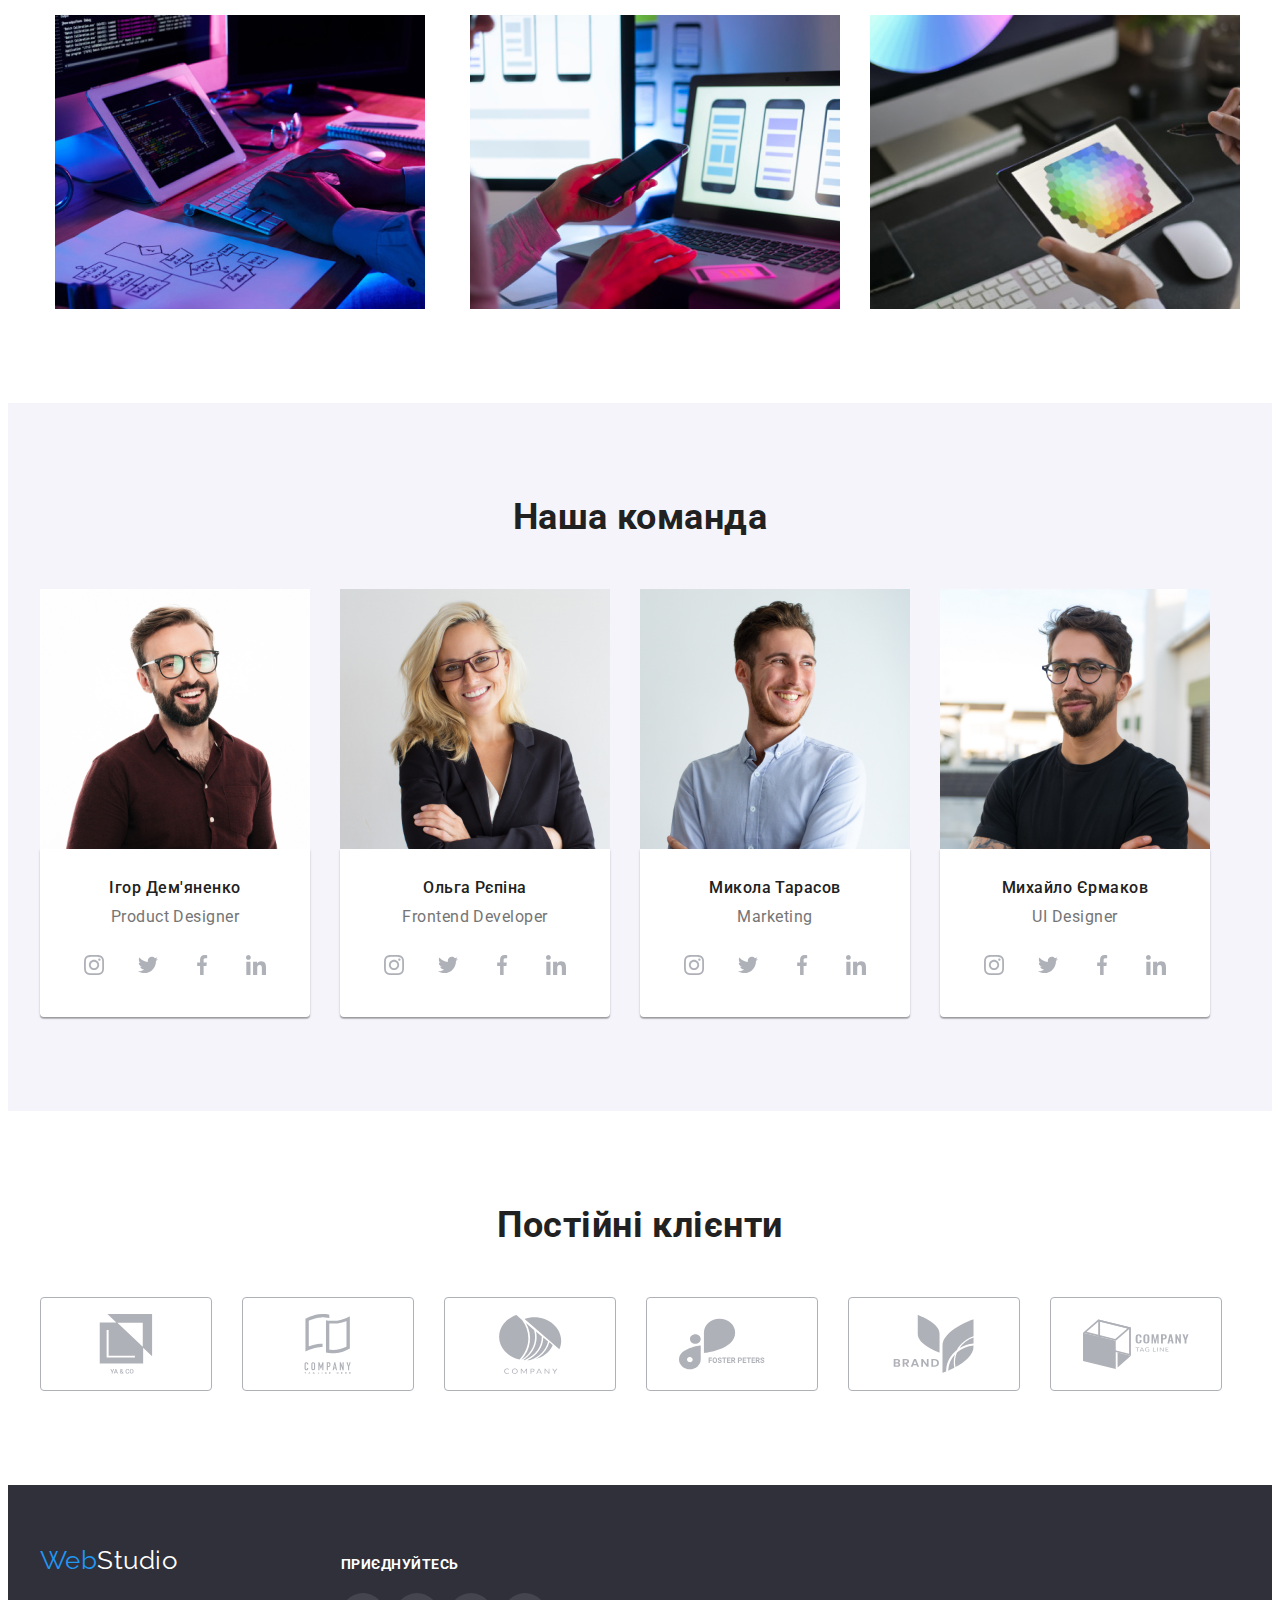
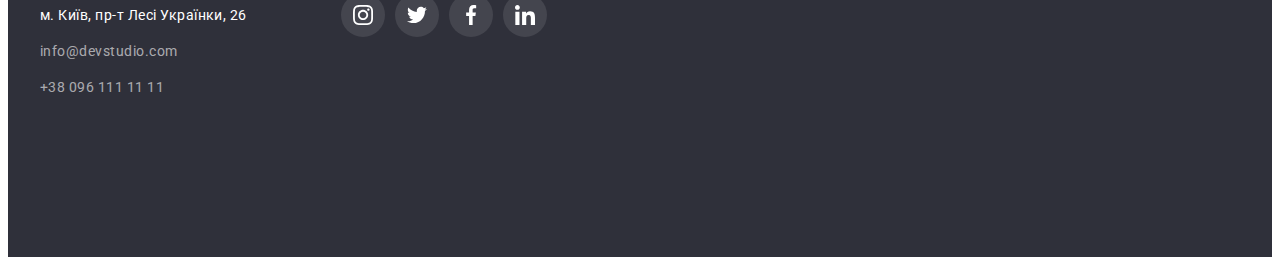
==== commit 290dcd91: "changes hw#4" ====
--- a/index.html
+++ b/index.html
@@ -58,8 +58,8 @@
     </header>
 
     <!-- головна-герой  -->
-    <main class="hero">
-      <div class="overlay">
+    <main class="main-hero">
+      <div class="hero">
         <h1 class="hero-tittle">
           Ефективні рішення для <br />
           вашого бізнесу
--- a/css/styles.css
+++ b/css/styles.css
@@ -132,12 +132,13 @@
   margin-right: 50px;
 
 }
-.email {
-  display:inline-flex;
-  color: var(--accent-color);
+.email{
+   display:inline-flex;
+  color: var(--text-tell-color);
   text-decoration: none;
   align-items: center;
 }
+
 .contacts-icons-email,
 .contacts-icons-number{
   display: flex;
@@ -165,11 +166,7 @@
 /* головна-герой */
 .hero {
   background-color: var(--main-background-color);
-  width: 1600px;
-
-}
-.overlay{
-  max-width: 1600px;
+   max-width: 1600px;
   height: 600px;
   background-image: linear-gradient(
     to right,
@@ -182,8 +179,14 @@
   background-repeat: no-repeat;
   padding-top: 200px;
   padding-bottom: 200px;
-  
-}
+  background-position: center;
+  align-items: center;
+  margin-right: auto;
+  margin-left: auto ;
+  
+
+}
+
 .hero-tittle {
   margin-bottom: 30px;
 
@@ -213,13 +216,15 @@
   line-height: 1.87;
   letter-spacing: 0.06em;
   text-align: center;
-  box-shadow: 0px 4px 4px rgba(0, 0, 0, 0.15);
+ 
   border-radius: 4px;
   
 }
 .btn-hero:hover,
 .btn-hero:focus {
-  color: var(--accent-color);
+  color: var(--background-maintittle-color);
+  background-color:#188CE8;
+  box-shadow: 0px 4px 4px rgba(0, 0, 0, 0.15);
 }
 /* вимоги */
 .section-nopadding{
@@ -256,6 +261,7 @@
   align-items: center;
   justify-content: center;
   margin-bottom: 30px ;
+  border-radius: 4px;
   
 }
 .features-icons:not(:last-child){
@@ -324,9 +330,43 @@
 .team-list .item:not(:last-child) {
   margin-right: var(--primary-margine-right);
 }
+.person-list{
+  display: flex;
+  justify-content: center;
+  align-items: center;
+}
+.person-soc-items{
+  width: 44px;
+  height: 44px;
+ 
+}
+.person-soc-link:hover,
+.person-soc-link:focus{
+  background-color: #2196f3;
+  color: var(--background-maintittle-color);
+}
+.person-soc-icons{
+  fill: currentColor;
+}
+.person-soc-items:not(:last-child) {
+  margin-right: 10px;
+}
+.person-soc-link{
+  width: 100%;
+  height: 100%;
+  display: flex;
+  justify-content: center;
+  align-items: center;
+  border-radius: 50%;
+  color: #AFB1B8;;
+}
+
+
+
 
 
 .team-text {
+  margin-bottom: 16px;
   color: var(--text-tell-color);
   font-size: 16px;
   line-height: 1.18;
@@ -339,9 +379,58 @@
   background:var(--background-maintittle-color) ;
   box-shadow: 0px 1px 3px rgba(0, 0, 0, 0.12), 0px 1px 1px rgba(0, 0, 0, 0.14), 0px 2px 1px rgba(0, 0, 0, 0.2);
   border-radius: 0px 0px 4px 4px;
-
-}
+  
+}
+/* наші клієнти */
+
+.clients-items{
+  width: 170px;
+  height: 92px;
+  display: flex;
+  border: 1px solid #AFB1B8;
+  border-radius: 4px;
+  
+}
+.clients-link:hover,
+.clients-link:focus{
+  color: var(--accent-color);
+}
+.clients-items:hover,
+.clients-items:focus{
+  border: 1px solid var(--accent-color)
+  
+}
+
+ .clients-list{
+  display: flex;
+}
+.clients-link{
+  width: 100%;
+  height: 100%;
+  display: flex;
+  align-items: center;
+  justify-content: center;
+  color: #AFB1B8;;
+  
+}
+.clients-items:not(:last-child){
+   margin-right: 30px;
+}
+.clients-icons{
+  fill: currentColor;
+}
+
+
+
 /* footer */
+
+.container-footer{
+  width: 1200px;
+  margin: 0 auto;
+  padding-left: 15px;
+  padding-right: 15px;
+  display: flex;
+  }
 .footer {
   padding-bottom: 60px;
   padding-top: 60px;
@@ -349,16 +438,22 @@
   height: 252px;
 }
 .logo-footer{
+ 
   margin-bottom: 28px;
   color: var(--background-maintittle-color);
   font-family: Raleway, sans-serif;
   text-decoration: none;
   font-size: 26px;
   line-height: 1.19;
-  display: inline-block;
-}
+  display: flex;
+}
+.first-section{
+  margin-right: 94px;
+}
+
 
 .address {
+  
   color: var(--background-maintittle-color);
   font-style: normal;
   font-size: 14px;
@@ -379,6 +474,53 @@
 .contact-footer:focus {
   color: var(--accent-color);
 }
+.title-soc-footer{
+  margin-bottom: 20px;
+  display: block;
+  font-size: 14px;
+  line-height: 1.14;
+  text-align: left;
+  text-transform: uppercase;
+  color: var(--background-maintittle-color);
+  font-weight: 700;
+  padding-top: 12px;
+
+}
+
+.footer-list{
+  display: flex;
+  justify-content: center;
+}
+.footer-soc-items{
+  width: 44px;
+  height: 44px;
+  background-color:rgba(255, 255, 255, 0.1);
+  border-radius: 50%;
+  
+}
+.footer-soc-items:not(:last-child){
+   margin-right: 10px;
+}
+.footer-soc-link{
+  width: 100%;
+  height: 100%;
+  display: flex;
+  justify-content: center;
+  align-items: center;
+  color: var(--background-maintittle-color);
+  
+}
+.footer-soc-icons{
+  fill: currentColor;
+}
+.footer-soc-items:hover,
+.footer-soc-items:focus{
+  color: var(--background-maintittle-color);
+  background-color: var(--accent-color);
+}
+
+
+
 
 /* css для портфоліо */
 
@@ -387,11 +529,18 @@
   display: flex;
   flex-wrap: wrap;
 }
+
 
 .flex-element{
   width: calc((100% - 60px)/3);
   margin-bottom: 30px;
   margin-right: 30px;
+  border: 0px solid #EEEEEE;
+}
+.flex-element:hover,
+.flex-element:focus{
+  box-shadow: 0px 1px 1px rgba(0, 0, 0, 0.12), 0px 4px 4px rgba(0, 0, 0, 0.06), 1px 4px 6px rgba(0, 0, 0, 0.16);
+
 }
 .flex-element:nth-child(3n){
   margin-right: 0;
@@ -424,12 +573,15 @@
   background-color: #f5f4fa;
   border-radius: 4px;
   border: 0;
+  
 }
 
 .btn-portfolio:hover,
 .btn-portfolio:focus {
   color: var(--background-maintittle-color);
   background-color: var(--accent-color);
+  box-shadow: 0px 3px 1px rgba(0, 0, 0, 0.1), 0px 1px 2px rgba(0, 0, 0, 0.08), 0px 2px 2px rgba(0, 0, 0, 0.12);
+  border-radius: 4px;
 }
 .btn-active {
   color: var(--background-maintittle-color);
@@ -455,6 +607,7 @@
 .photo-text:nth-last-child(-n+3){
   margin-bottom: 0;
 }
+
 .cards-border{
   border: 1px solid #EEEEEE;
   padding: 20px 24px;
